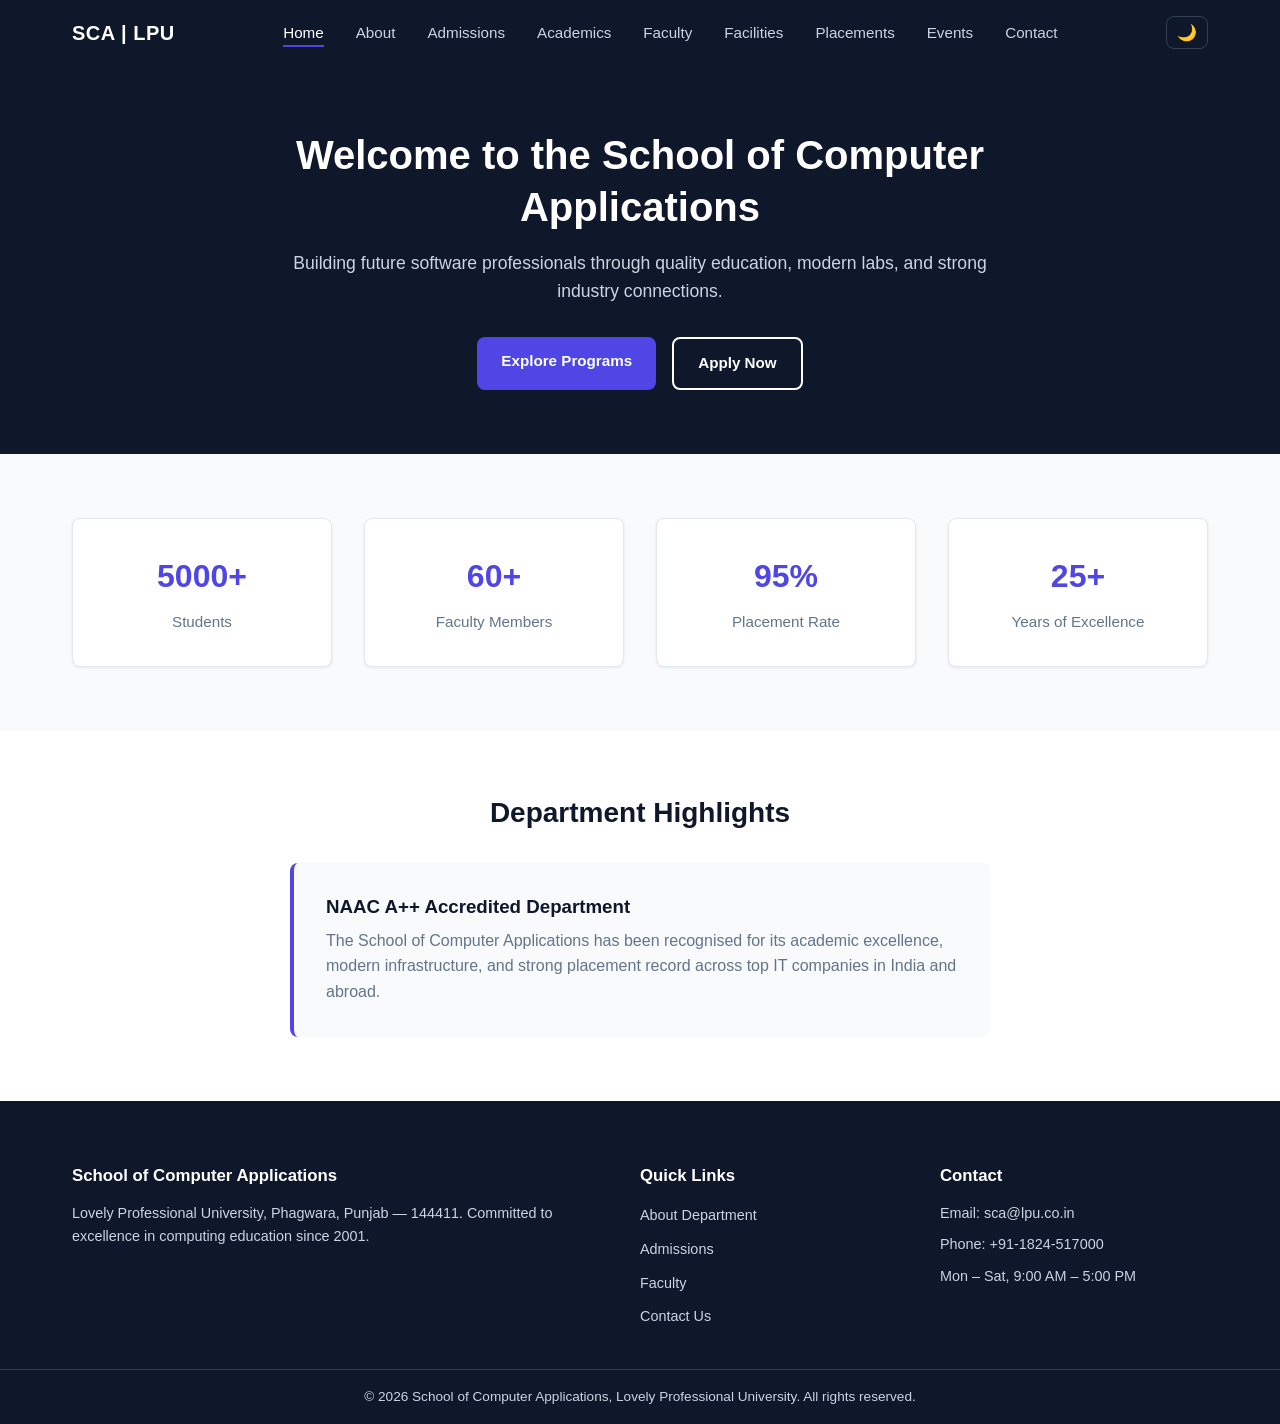
==== index.html @ 2a011519 "pushing the project" ====
<!DOCTYPE html>
<html lang="en">
<head>
  <meta charset="UTF-8">
  <meta name="viewport" content="width=device-width, initial-scale=1.0">
  <title>Home | School of Computer Applications, LPU</title>
  <meta name="description" content="Official website of the School of Computer Applications, Lovely Professional University.">
  <link rel="stylesheet" href="css/style.css">
</head>
<body>

  <!-- ============ HEADER ============ -->
  <header class="site-header">
    <div class="container header-inner">
      <a href="index.html" class="brand">SCA | LPU</a>

      <nav class="main-nav">
        <ul>
          <li><a href="index.html" class="active">Home</a></li>
          <li><a href="about.html">About</a></li>
          <li><a href="admissions.html">Admissions</a></li>
          <li><a href="academics.html">Academics</a></li>
          <li><a href="faculty.html">Faculty</a></li>
          <li><a href="facilities.html">Facilities</a></li>
          <li><a href="placements.html">Placements</a></li>
          <li><a href="events.html">Events</a></li>
          <li><a href="contact.html">Contact</a></li>
        </ul>
      </nav>

      <button id="theme-toggle" class="theme-toggle" aria-label="Toggle dark mode">🌙</button>
    </div>
  </header>

  <!-- ============ HERO ============ -->
  <section class="hero">
    <div class="container">
      <h1>Welcome to the School of Computer Applications</h1>
      <p>Building future software professionals through quality education, modern labs, and strong industry connections.</p>
      <div class="hero-buttons">
        <a href="academics.html" class="btn btn-primary">Explore Programs</a>
        <a href="admissions.html" class="btn btn-outline">Apply Now</a>
      </div>
    </div>
  </section>

  <!-- ============ STATS ============ -->
  <section class="stats">
    <div class="container">
      <div class="stats-grid">
        <div class="stat-card">
          <div class="stat-number">5000+</div>
          <div class="stat-label">Students</div>
        </div>
        <div class="stat-card">
          <div class="stat-number">60+</div>
          <div class="stat-label">Faculty Members</div>
        </div>
        <div class="stat-card">
          <div class="stat-number">95%</div>
          <div class="stat-label">Placement Rate</div>
        </div>
        <div class="stat-card">
          <div class="stat-number">25+</div>
          <div class="stat-label">Years of Excellence</div>
        </div>
      </div>
    </div>
  </section>

  <!-- ============ HIGHLIGHTS ============ -->
  <section class="highlights">
    <div class="container">
      <h2 class="section-title">Department Highlights</h2>
      <div class="highlight-card">
        <h3>NAAC A++ Accredited Department</h3>
        <p>The School of Computer Applications has been recognised for its academic excellence, modern infrastructure, and strong placement record across top IT companies in India and abroad.</p>
      </div>
    </div>
  </section>

  <!-- ============ FOOTER ============ -->
  <footer class="site-footer">
    <div class="container footer-grid">
      <div>
        <h3>School of Computer Applications</h3>
        <p>Lovely Professional University, Phagwara, Punjab — 144411. Committed to excellence in computing education since 2001.</p>
      </div>
      <div>
        <h3>Quick Links</h3>
        <ul class="footer-links">
          <li><a href="about.html">About Department</a></li>
          <li><a href="admissions.html">Admissions</a></li>
          <li><a href="faculty.html">Faculty</a></li>
          <li><a href="contact.html">Contact Us</a></li>
        </ul>
      </div>
      <div>
        <h3>Contact</h3>
        <p>Email: sca@lpu.co.in</p>
        <p>Phone: +91-1824-517000</p>
        <p>Mon – Sat, 9:00 AM – 5:00 PM</p>
      </div>
    </div>
    <div class="footer-bottom">
      <p>© 2026 School of Computer Applications, Lovely Professional University. All rights reserved.</p>
    </div>
  </footer>

  <script src="js/app.js"></script>
</body>
</html>
---- css/style.css ----
/* =====================================================
   1. DESIGN TOKENS (colors, spacing, fonts)
   ===================================================== */
:root {
  --color-primary: #0F172A;        /* Deep Navy */
  --color-accent: #4F46E5;         /* Indigo */
  --color-bg: #F8FAFC;             /* Light Slate */
  --color-text: #1E293B;
  --color-text-muted: #64748B;
  --color-white: #FFFFFF;
  --color-border: #E2E8F0;
  --color-footer-link: #CBD5E1;

  --font-main: 'Segoe UI', 'Calibri', Arial, sans-serif;

  --space-xs: 8px;
  --space-sm: 16px;
  --space-md: 32px;
  --space-lg: 64px;

  --radius: 8px;
  --shadow-sm: 0 1px 3px rgba(0, 0, 0, 0.08);
  --shadow-md: 0 4px 12px rgba(0, 0, 0, 0.10);

  --container-width: 1200px;
}

/* =====================================================
   2. BASIC RESET
   ===================================================== */
* {
  box-sizing: border-box;
  margin: 0;
  padding: 0;
}

body {
  font-family: var(--font-main);
  background: var(--color-bg);
  color: var(--color-text);
  font-size: 16px;
  line-height: 1.6;
}

img {
  max-width: 100%;
  display: block;
}

a {
  color: var(--color-accent);
  text-decoration: none;
}

a:hover {
  text-decoration: underline;
}

ul {
  list-style: none;
}

h1, h2, h3 {
  line-height: 1.3;
}

/* =====================================================
   3. UTILITY — Container
   ===================================================== */
.container {
  max-width: var(--container-width);
  margin: 0 auto;
  padding: 0 var(--space-md);
}

.section-title {
  font-size: 1.75rem;
  margin-bottom: var(--space-md);
  color: var(--color-primary);
  text-align: center;
}

/* =====================================================
   4. HEADER + NAVIGATION
   ===================================================== */
.site-header {
  background: var(--color-primary);
  position: sticky;
  top: 0;
  z-index: 100;
  box-shadow: var(--shadow-sm);
}

.header-inner {
  display: flex;
  align-items: center;
  justify-content: space-between;
  gap: var(--space-md);
  padding-top: var(--space-sm);
  padding-bottom: var(--space-sm);
}

.brand {
  color: var(--color-white);
  font-size: 1.25rem;
  font-weight: 700;
  letter-spacing: 0.5px;
}

.brand:hover {
  text-decoration: none;
}

.main-nav ul {
  display: flex;
  gap: var(--space-md);
}

.main-nav a {
  color: var(--color-footer-link);
  font-size: 0.95rem;
  padding: 4px 0;
  border-bottom: 2px solid transparent;
}

.main-nav a:hover,
.main-nav a.active {
  color: var(--color-white);
  border-bottom-color: var(--color-accent);
  text-decoration: none;
}

.theme-toggle {
  background: transparent;
  border: 1px solid #334155;
  border-radius: var(--radius);
  color: var(--color-white);
  font-size: 1rem;
  padding: 6px 10px;
  cursor: pointer;
}

.theme-toggle:hover {
  background: #1E293B;
}

/* =====================================================
   5. HERO
   ===================================================== */
.hero {
  background: var(--color-primary);
  color: var(--color-white);
  padding: var(--space-lg) 0;
  text-align: center;
}

.hero h1 {
  font-size: 2.5rem;
  margin-bottom: var(--space-sm);
  max-width: 800px;
  margin-left: auto;
  margin-right: auto;
}

.hero p {
  color: var(--color-footer-link);
  font-size: 1.1rem;
  margin-bottom: var(--space-md);
  max-width: 700px;
  margin-left: auto;
  margin-right: auto;
}

.hero-buttons {
  display: flex;
  gap: var(--space-sm);
  justify-content: center;
  flex-wrap: wrap;
}

.btn {
  display: inline-block;
  padding: 12px 24px;
  border-radius: var(--radius);
  font-weight: 600;
  font-size: 0.95rem;
}

.btn:hover {
  text-decoration: none;
  opacity: 0.9;
}

.btn-primary {
  background: var(--color-accent);
  color: var(--color-white);
}

.btn-outline {
  border: 2px solid var(--color-white);
  color: var(--color-white);
}

.btn-outline:hover {
  background: var(--color-white);
  color: var(--color-primary);
}

/* =====================================================
   6. STATS SECTION
   ===================================================== */
.stats {
  padding: var(--space-lg) 0;
}

.stats-grid {
  display: grid;
  grid-template-columns: repeat(4, 1fr);
  gap: var(--space-md);
}

.stat-card {
  background: var(--color-white);
  border: 1px solid var(--color-border);
  border-radius: var(--radius);
  padding: var(--space-md);
  text-align: center;
  box-shadow: var(--shadow-sm);
}

.stat-number {
  font-size: 2rem;
  font-weight: 700;
  color: var(--color-accent);
}

.stat-label {
  color: var(--color-text-muted);
  font-size: 0.95rem;
  margin-top: var(--space-xs);
}

/* =====================================================
   7. HIGHLIGHTS SECTION
   ===================================================== */
.highlights {
  padding: var(--space-lg) 0;
  background: var(--color-white);
}

.highlight-card {
  max-width: 700px;
  margin: 0 auto;
  padding: var(--space-md);
  border-left: 4px solid var(--color-accent);
  background: var(--color-bg);
  border-radius: var(--radius);
}

.highlight-card h3 {
  color: var(--color-primary);
  margin-bottom: var(--space-xs);
}

.highlight-card p {
  color: var(--color-text-muted);
}

/* =====================================================
   8. FOOTER
   ===================================================== */
.site-footer {
  background: var(--color-primary);
  color: var(--color-white);
  padding-top: var(--space-lg);
}

.footer-grid {
  display: grid;
  grid-template-columns: 2fr 1fr 1fr;
  gap: var(--space-md);
  padding-bottom: var(--space-md);
}

.footer-grid h3 {
  font-size: 1.05rem;
  margin-bottom: var(--space-sm);
  color: var(--color-white);
}

.footer-grid p {
  color: var(--color-footer-link);
  font-size: 0.9rem;
  margin-bottom: var(--space-xs);
}

.footer-links li {
  margin-bottom: var(--space-xs);
}

.footer-links a {
  color: var(--color-footer-link);
  font-size: 0.9rem;
}

.footer-links a:hover {
  color: var(--color-white);
}

.footer-bottom {
  border-top: 1px solid #334155;
  padding: var(--space-sm) 0;
  text-align: center;
}

.footer-bottom p {
  font-size: 0.85rem;
  color: var(--color-footer-link);
}
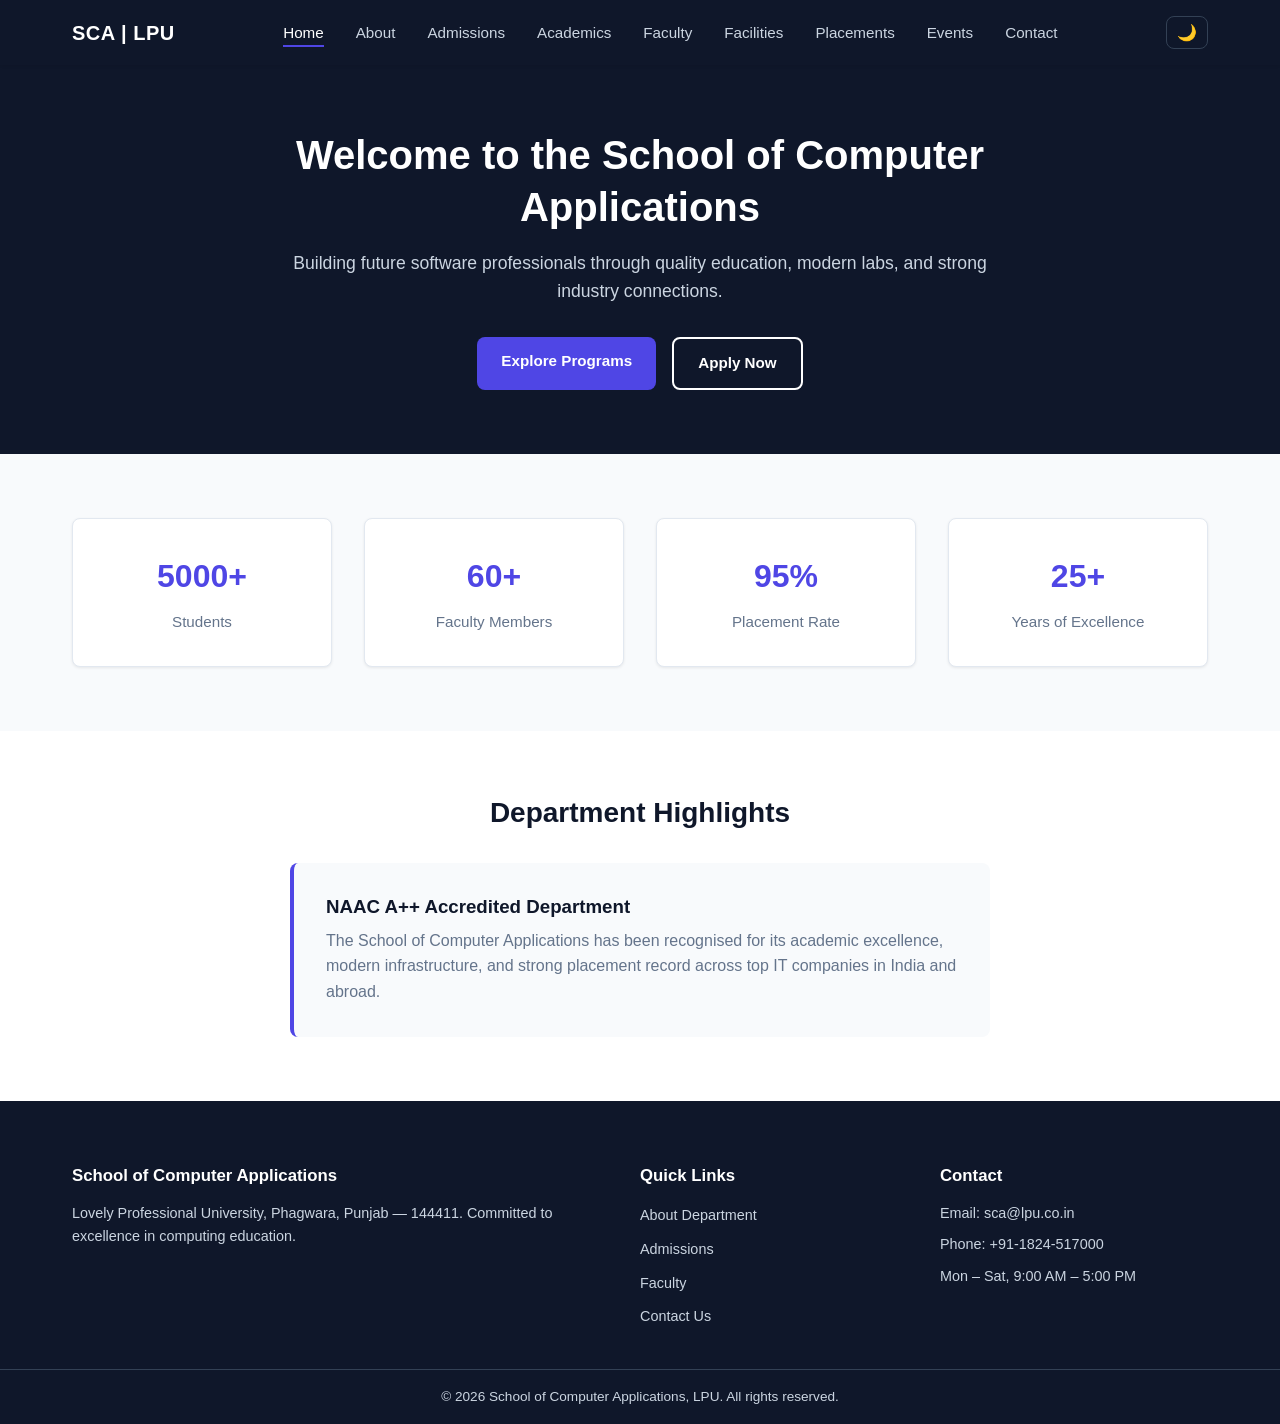
==== commit 857331df: "index now" ====
--- a/index.html
+++ b/index.html
@@ -4,16 +4,13 @@
   <meta charset="UTF-8">
   <meta name="viewport" content="width=device-width, initial-scale=1.0">
   <title>Home | School of Computer Applications, LPU</title>
-  <meta name="description" content="Official website of the School of Computer Applications, Lovely Professional University.">
   <link rel="stylesheet" href="css/style.css">
 </head>
 <body>
 
-  <!-- ============ HEADER ============ -->
   <header class="site-header">
     <div class="container header-inner">
       <a href="index.html" class="brand">SCA | LPU</a>
-
       <nav class="main-nav">
         <ul>
           <li><a href="index.html" class="active">Home</a></li>
@@ -27,12 +24,10 @@
           <li><a href="contact.html">Contact</a></li>
         </ul>
       </nav>
-
       <button id="theme-toggle" class="theme-toggle" aria-label="Toggle dark mode">🌙</button>
     </div>
   </header>
 
-  <!-- ============ HERO ============ -->
   <section class="hero">
     <div class="container">
       <h1>Welcome to the School of Computer Applications</h1>
@@ -44,7 +39,6 @@
     </div>
   </section>
 
-  <!-- ============ STATS ============ -->
   <section class="stats">
     <div class="container">
       <div class="stats-grid">
@@ -68,7 +62,6 @@
     </div>
   </section>
 
-  <!-- ============ HIGHLIGHTS ============ -->
   <section class="highlights">
     <div class="container">
       <h2 class="section-title">Department Highlights</h2>
@@ -79,12 +72,11 @@
     </div>
   </section>
 
-  <!-- ============ FOOTER ============ -->
   <footer class="site-footer">
     <div class="container footer-grid">
       <div>
         <h3>School of Computer Applications</h3>
-        <p>Lovely Professional University, Phagwara, Punjab — 144411. Committed to excellence in computing education since 2001.</p>
+        <p>Lovely Professional University, Phagwara, Punjab — 144411. Committed to excellence in computing education.</p>
       </div>
       <div>
         <h3>Quick Links</h3>
@@ -103,7 +95,7 @@
       </div>
     </div>
     <div class="footer-bottom">
-      <p>© 2026 School of Computer Applications, Lovely Professional University. All rights reserved.</p>
+      <p>© 2026 School of Computer Applications, LPU. All rights reserved.</p>
     </div>
   </footer>
 
--- a/css/style.css
+++ b/css/style.css
@@ -1,10 +1,10 @@
 /* =====================================================
-   1. DESIGN TOKENS (colors, spacing, fonts)
+   1. DESIGN TOKENS
    ===================================================== */
 :root {
-  --color-primary: #0F172A;        /* Deep Navy */
-  --color-accent: #4F46E5;         /* Indigo */
-  --color-bg: #F8FAFC;             /* Light Slate */
+  --color-primary: #0F172A;
+  --color-accent: #4F46E5;
+  --color-bg: #F8FAFC;
   --color-text: #1E293B;
   --color-text-muted: #64748B;
   --color-white: #FFFFFF;
@@ -21,299 +21,117 @@
   --radius: 8px;
   --shadow-sm: 0 1px 3px rgba(0, 0, 0, 0.08);
   --shadow-md: 0 4px 12px rgba(0, 0, 0, 0.10);
-
   --container-width: 1200px;
 }
 
 /* =====================================================
    2. BASIC RESET
    ===================================================== */
-* {
-  box-sizing: border-box;
-  margin: 0;
-  padding: 0;
-}
-
-body {
-  font-family: var(--font-main);
-  background: var(--color-bg);
-  color: var(--color-text);
-  font-size: 16px;
-  line-height: 1.6;
-}
-
-img {
-  max-width: 100%;
-  display: block;
-}
-
-a {
-  color: var(--color-accent);
-  text-decoration: none;
-}
-
-a:hover {
-  text-decoration: underline;
-}
-
-ul {
-  list-style: none;
-}
-
-h1, h2, h3 {
-  line-height: 1.3;
-}
+* { box-sizing: border-box; margin: 0; padding: 0; }
+body { font-family: var(--font-main); background: var(--color-bg); color: var(--color-text); font-size: 16px; line-height: 1.6; }
+img { max-width: 100%; display: block; }
+a { color: var(--color-accent); text-decoration: none; }
+a:hover { text-decoration: underline; }
+ul { list-style: none; }
+h1, h2, h3 { line-height: 1.3; }
 
 /* =====================================================
-   3. UTILITY — Container
+   3. UTILITY
    ===================================================== */
-.container {
-  max-width: var(--container-width);
-  margin: 0 auto;
-  padding: 0 var(--space-md);
-}
-
-.section-title {
-  font-size: 1.75rem;
-  margin-bottom: var(--space-md);
-  color: var(--color-primary);
-  text-align: center;
-}
+.container { max-width: var(--container-width); margin: 0 auto; padding: 0 var(--space-md); }
+.section-title { font-size: 1.75rem; margin-bottom: var(--space-md); color: var(--color-primary); text-align: center; }
 
 /* =====================================================
    4. HEADER + NAVIGATION
    ===================================================== */
-.site-header {
-  background: var(--color-primary);
-  position: sticky;
-  top: 0;
-  z-index: 100;
-  box-shadow: var(--shadow-sm);
-}
-
-.header-inner {
-  display: flex;
-  align-items: center;
-  justify-content: space-between;
-  gap: var(--space-md);
-  padding-top: var(--space-sm);
-  padding-bottom: var(--space-sm);
-}
-
-.brand {
-  color: var(--color-white);
-  font-size: 1.25rem;
-  font-weight: 700;
-  letter-spacing: 0.5px;
-}
-
-.brand:hover {
-  text-decoration: none;
-}
-
-.main-nav ul {
-  display: flex;
-  gap: var(--space-md);
-}
-
-.main-nav a {
-  color: var(--color-footer-link);
-  font-size: 0.95rem;
-  padding: 4px 0;
-  border-bottom: 2px solid transparent;
-}
-
-.main-nav a:hover,
-.main-nav a.active {
-  color: var(--color-white);
-  border-bottom-color: var(--color-accent);
-  text-decoration: none;
-}
-
-.theme-toggle {
-  background: transparent;
-  border: 1px solid #334155;
-  border-radius: var(--radius);
-  color: var(--color-white);
-  font-size: 1rem;
-  padding: 6px 10px;
-  cursor: pointer;
-}
-
-.theme-toggle:hover {
-  background: #1E293B;
-}
+.site-header { background: var(--color-primary); position: sticky; top: 0; z-index: 100; box-shadow: var(--shadow-sm); }
+.header-inner { display: flex; align-items: center; justify-content: space-between; gap: var(--space-md); padding-top: var(--space-sm); padding-bottom: var(--space-sm); }
+.brand { color: var(--color-white); font-size: 1.25rem; font-weight: 700; letter-spacing: 0.5px; }
+.brand:hover { text-decoration: none; }
+.main-nav ul { display: flex; gap: var(--space-md); }
+.main-nav a { color: var(--color-footer-link); font-size: 0.95rem; padding: 4px 0; border-bottom: 2px solid transparent; }
+.main-nav a:hover, .main-nav a.active { color: var(--color-white); border-bottom-color: var(--color-accent); text-decoration: none; }
+.theme-toggle { background: transparent; border: 1px solid #334155; border-radius: var(--radius); color: var(--color-white); font-size: 1rem; padding: 6px 10px; cursor: pointer; }
+.theme-toggle:hover { background: #1E293B; }
 
 /* =====================================================
    5. HERO
    ===================================================== */
-.hero {
-  background: var(--color-primary);
-  color: var(--color-white);
-  padding: var(--space-lg) 0;
-  text-align: center;
-}
-
-.hero h1 {
-  font-size: 2.5rem;
-  margin-bottom: var(--space-sm);
-  max-width: 800px;
-  margin-left: auto;
-  margin-right: auto;
-}
-
-.hero p {
-  color: var(--color-footer-link);
-  font-size: 1.1rem;
-  margin-bottom: var(--space-md);
-  max-width: 700px;
-  margin-left: auto;
-  margin-right: auto;
-}
-
-.hero-buttons {
-  display: flex;
-  gap: var(--space-sm);
-  justify-content: center;
-  flex-wrap: wrap;
-}
-
-.btn {
-  display: inline-block;
-  padding: 12px 24px;
-  border-radius: var(--radius);
-  font-weight: 600;
-  font-size: 0.95rem;
-}
-
-.btn:hover {
-  text-decoration: none;
-  opacity: 0.9;
-}
-
-.btn-primary {
-  background: var(--color-accent);
-  color: var(--color-white);
-}
-
-.btn-outline {
-  border: 2px solid var(--color-white);
-  color: var(--color-white);
-}
-
-.btn-outline:hover {
-  background: var(--color-white);
-  color: var(--color-primary);
-}
+.hero { background: var(--color-primary); color: var(--color-white); padding: var(--space-lg) 0; text-align: center; }
+.hero h1 { font-size: 2.5rem; margin-bottom: var(--space-sm); max-width: 800px; margin-left: auto; margin-right: auto; }
+.hero p { color: var(--color-footer-link); font-size: 1.1rem; margin-bottom: var(--space-md); max-width: 700px; margin-left: auto; margin-right: auto; }
+.hero-buttons { display: flex; gap: var(--space-sm); justify-content: center; flex-wrap: wrap; }
+.btn { display: inline-block; padding: 12px 24px; border-radius: var(--radius); font-weight: 600; font-size: 0.95rem; }
+.btn:hover { text-decoration: none; opacity: 0.9; }
+.btn-primary { background: var(--color-accent); color: var(--color-white); }
+.btn-outline { border: 2px solid var(--color-white); color: var(--color-white); }
+.btn-outline:hover { background: var(--color-white); color: var(--color-primary); }
 
 /* =====================================================
-   6. STATS SECTION
+   6. HOME PAGE SECTIONS (Stats & Highlights)
    ===================================================== */
-.stats {
-  padding: var(--space-lg) 0;
-}
-
-.stats-grid {
-  display: grid;
-  grid-template-columns: repeat(4, 1fr);
-  gap: var(--space-md);
-}
-
-.stat-card {
-  background: var(--color-white);
-  border: 1px solid var(--color-border);
-  border-radius: var(--radius);
-  padding: var(--space-md);
-  text-align: center;
-  box-shadow: var(--shadow-sm);
-}
-
-.stat-number {
-  font-size: 2rem;
-  font-weight: 700;
-  color: var(--color-accent);
-}
-
-.stat-label {
-  color: var(--color-text-muted);
-  font-size: 0.95rem;
-  margin-top: var(--space-xs);
-}
+.stats { padding: var(--space-lg) 0; }
+.stats-grid { display: grid; grid-template-columns: repeat(4, 1fr); gap: var(--space-md); }
+.stat-card { background: var(--color-white); border: 1px solid var(--color-border); border-radius: var(--radius); padding: var(--space-md); text-align: center; box-shadow: var(--shadow-sm); }
+.stat-number { font-size: 2rem; font-weight: 700; color: var(--color-accent); }
+.stat-label { color: var(--color-text-muted); font-size: 0.95rem; margin-top: var(--space-xs); }
+.highlights { padding: var(--space-lg) 0; background: var(--color-white); }
+.highlight-card { max-width: 700px; margin: 0 auto; padding: var(--space-md); border-left: 4px solid var(--color-accent); background: var(--color-bg); border-radius: var(--radius); }
+.highlight-card h3 { color: var(--color-primary); margin-bottom: var(--space-xs); }
+.highlight-card p { color: var(--color-text-muted); }
 
 /* =====================================================
-   7. HIGHLIGHTS SECTION
+   7. FOOTER
    ===================================================== */
-.highlights {
-  padding: var(--space-lg) 0;
-  background: var(--color-white);
-}
-
-.highlight-card {
-  max-width: 700px;
-  margin: 0 auto;
-  padding: var(--space-md);
-  border-left: 4px solid var(--color-accent);
-  background: var(--color-bg);
-  border-radius: var(--radius);
-}
-
-.highlight-card h3 {
-  color: var(--color-primary);
-  margin-bottom: var(--space-xs);
-}
-
-.highlight-card p {
-  color: var(--color-text-muted);
-}
+.site-footer { background: var(--color-primary); color: var(--color-white); padding-top: var(--space-lg); margin-top: auto; }
+.footer-grid { display: grid; grid-template-columns: 2fr 1fr 1fr; gap: var(--space-md); padding-bottom: var(--space-md); }
+.footer-grid h3 { font-size: 1.05rem; margin-bottom: var(--space-sm); color: var(--color-white); }
+.footer-grid p { color: var(--color-footer-link); font-size: 0.9rem; margin-bottom: var(--space-xs); }
+.footer-links li { margin-bottom: var(--space-xs); }
+.footer-links a { color: var(--color-footer-link); font-size: 0.9rem; }
+.footer-links a:hover { color: var(--color-white); }
+.footer-bottom { border-top: 1px solid #334155; padding: var(--space-sm) 0; text-align: center; }
+.footer-bottom p { font-size: 0.85rem; color: var(--color-footer-link); }
 
 /* =====================================================
-   8. FOOTER
+   8. INNER PAGE CONTENT (About, Faculty, etc.)
    ===================================================== */
-.site-footer {
-  background: var(--color-primary);
-  color: var(--color-white);
-  padding-top: var(--space-lg);
-}
+.page-section { padding: var(--space-lg) 0; background: var(--color-white); }
+.section-heading { color: var(--color-primary); margin-bottom: var(--space-sm); }
+.section-subtext { color: var(--color-text-muted); margin-bottom: var(--space-md); font-size: 1.1rem; }
+.content-text { color: #475569; font-size: 1.1rem; line-height: 1.8; margin-bottom: var(--space-md); }
+.custom-list { list-style-type: disc; padding-left: 20px; color: #475569; font-size: 1.1rem; line-height: 1.8; margin-bottom: var(--space-md); }
 
-.footer-grid {
-  display: grid;
-  grid-template-columns: 2fr 1fr 1fr;
-  gap: var(--space-md);
-  padding-bottom: var(--space-md);
-}
+/* Admissions */
+.info-box { border: 1px solid var(--color-border); padding: var(--space-md); border-radius: var(--radius); margin-bottom: var(--space-md); }
+.info-box h3 { color: var(--color-accent); margin-bottom: var(--space-xs); }
 
-.footer-grid h3 {
-  font-size: 1.05rem;
-  margin-bottom: var(--space-sm);
-  color: var(--color-white);
-}
+/* Academics Table */
+.data-table { width: 100%; border-collapse: collapse; text-align: left; margin-bottom: var(--space-md); }
+.data-table th { background: var(--color-primary); color: var(--color-white); padding: 12px; border: 1px solid var(--color-border); }
+.data-table td { color: #475569; padding: 12px; border: 1px solid var(--color-border); }
+.data-table tr:nth-child(even) { background: var(--color-bg); }
 
-.footer-grid p {
-  color: var(--color-footer-link);
-  font-size: 0.9rem;
-  margin-bottom: var(--space-xs);
-}
+/* Faculty */
+.faculty-grid { display: grid; grid-template-columns: repeat(2, 1fr); gap: var(--space-md); }
+.faculty-card { border: 1px solid var(--color-border); padding: var(--space-md); border-radius: var(--radius); background: var(--color-bg); }
+.faculty-name { color: var(--color-accent); margin-bottom: 4px; }
+.faculty-designation { color: var(--color-primary); font-weight: bold; font-size: 0.9rem; margin-bottom: 12px; }
+.faculty-detail { color: #475569; font-size: 0.95rem; }
 
-.footer-links li {
-  margin-bottom: var(--space-xs);
-}
+/* Facilities & Placements */
+.facility-card { border: 1px solid var(--color-border); padding: var(--space-md); border-radius: var(--radius); background: var(--color-bg); margin-bottom: var(--space-md); }
+.placement-stats { display: flex; gap: var(--space-md); margin-bottom: var(--space-md); text-align: center; }
+.stat-box { flex: 1; background: var(--color-bg); padding: var(--space-md); border-radius: var(--radius); border: 1px solid var(--color-border); }
+.stat-box h3 { color: var(--color-accent); font-size: 2rem; margin-bottom: 4px; }
+.recruiter-tag { background: var(--color-border); padding: 8px 16px; border-radius: 20px; font-weight: bold; color: var(--color-primary); display: inline-block; margin: 4px; }
 
-.footer-links a {
-  color: var(--color-footer-link);
-  font-size: 0.9rem;
-}
+/* Events */
+.event-card { border-left: 4px solid var(--color-accent); padding-left: var(--space-md); margin-bottom: var(--space-md); }
+.event-card.past-event { border-left-color: var(--color-border); }
+.event-date { color: var(--color-text-muted); font-size: 0.9rem; margin-bottom: 12px; }
 
-.footer-links a:hover {
-  color: var(--color-white);
-}
-
-.footer-bottom {
-  border-top: 1px solid #334155;
-  padding: var(--space-sm) 0;
-  text-align: center;
-}
-
-.footer-bottom p {
-  font-size: 0.85rem;
-  color: var(--color-footer-link);
-}+/* Contact */
+.contact-layout { display: flex; gap: var(--space-lg); flex-wrap: wrap; }
+.contact-info { flex: 1; min-width: 300px; }
+.form-placeholder { flex: 1; min-width: 300px; background: var(--color-bg); padding: var(--space-md); border-radius: var(--radius); border: 1px solid var(--color-border); }
